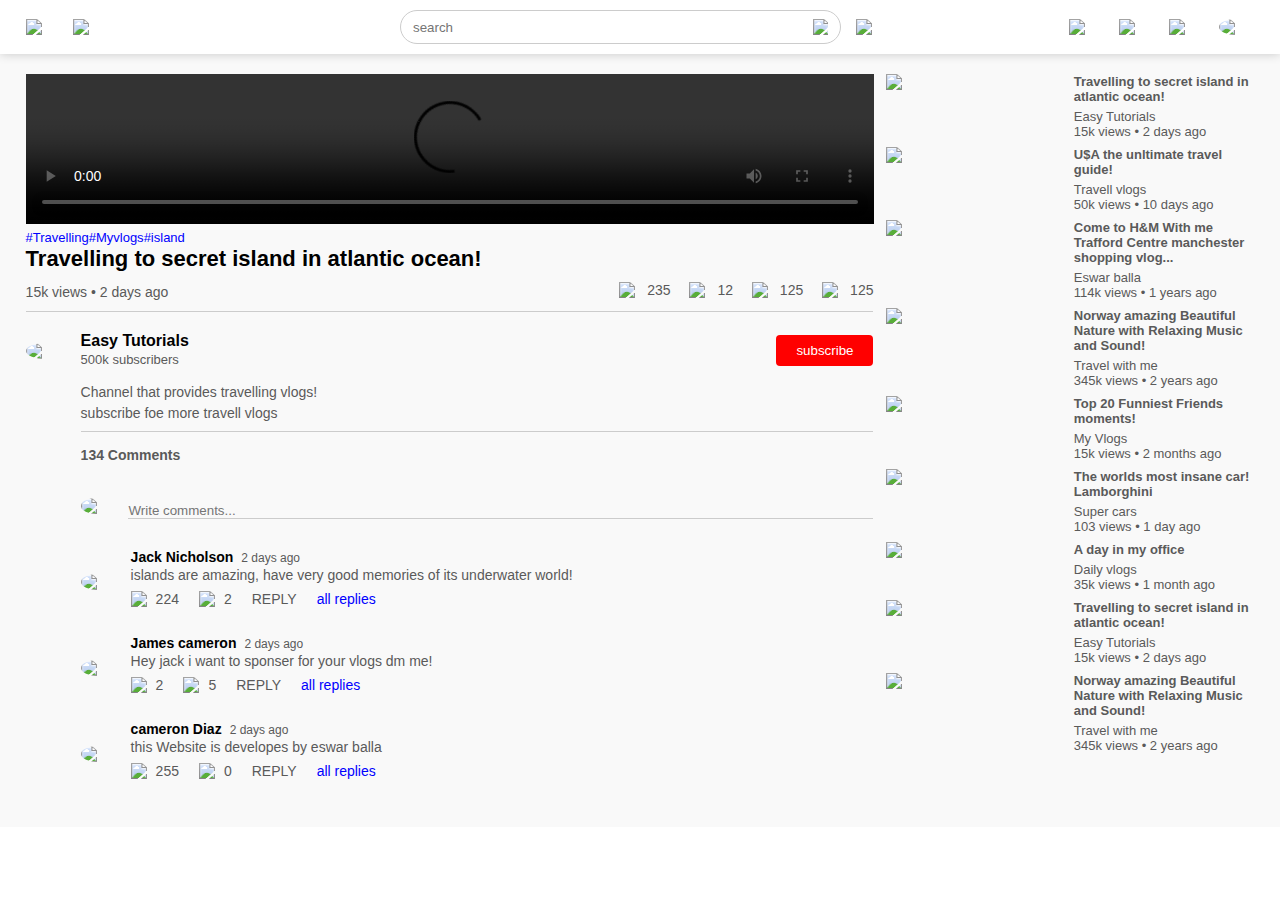
==== videoplay.html @ d876611f "Add files via upload" ====
<!DOCTYPE html>
<html lang="en">
<head>
    <meta charset="UTF-8">
    <meta http-equiv="X-UA-Compatible" content="IE=edge">
    <meta name="viewport" content="width=device-width, initial-scale=1.0">
    <title>Video player-vidtube</title>
    <link rel="stylesheet" href="css/dwstyle.css">
</head>
<body>
    <nav class="flex-div">
        <div class="nav-left flex-div">
            <img src="pictures/menu.png" class="menu-icon">
            <img src="pictures/logo2.png" class="logo">
        </div>
        <div class="nav-middle flex-div">
            <div class="search-box flex-div">
                <input type="text" placeholder="search">
                <img src="pictures/search.png">
            </div>
            <img src="pictures/voice-search.png" class="mic-iocn">

        </div>
        <div class="nav-right flex-div">
            <img src="pictures/upload.png">
            <img src="pictures/more.png">
            <img src="pictures/notification.png">
            <img src="pictures/jack.png" class="user-icon">
        </div>
    </nav>
    <div class="container play-container">
        <div class="row">
            <div class="play-video">
                <video controls autoplay>
                    <source src="pictures/video.mp4" type="video/mp4">
                </video>
                <div class="tags">
                    <a href="">#Travelling</a><a href="">#Myvlogs</a><a href="">#island</a>
                </div>
                <h3>Travelling to secret island in atlantic ocean!</h3>
                <div class="play-video-info">
                <p>15k views &bull; 2 days ago</p>
                <div>
                    <a href=""><img src="pictures/like.png">235</a>
                    <a href=""><img src="pictures/dislike.png">12</a>
                    <a href=""><img src="pictures/share.png">125</a>
                    <a href=""><img src="pictures/save.png">125</a>
                </div>
                </div>
                <hr>
                <div class="plublisher">
                    <img src="pictures/jack.png">
                    <div>
                        <p>Easy Tutorials</p>
                        <span>500k subscribers</span>
                    </div>
                    <button type="button">subscribe</button>
                </div>
                <div class="vid-description">
                    <p>Channel that provides travelling vlogs!</p>
                        <p>subscribe foe more travell vlogs</p>
                        <hr>
                        <h4>134 Comments</h4>
                        <div class="add-comment">
                            <img src="pictures/jack.png">
                            <input type="text"  placeholder="Write comments...">
                        </div>
                        <div class="old-comment">
                            <img src="pictures/jack.png">
                            <div>
                                <h3>Jack Nicholson<span>2 days ago</span></h3>
                                <p>islands are amazing, have very good memories of its underwater world!</p>
                                <div class="acomment-action">
                                    <img src="pictures/like.png">
                                    <span>224</span>
                                    <img src="pictures/dislike.png">
                                    <span>2</span>
                                    <span>REPLY</span>
                                    <a href="">all replies</a>
                                </div>
                            </div>
                        </div>
                        <div class="old-comment">
                            <img src="pictures/tom.png">
                            <div>
                                <h3>James cameron<span>2 days ago</span></h3>
                                <p>Hey jack i want to sponser for your vlogs dm me!</p>
                                <div class="acomment-action">
                                    <img src="pictures/like.png">
                                    <span>2</span>
                                    <img src="pictures/dislike.png">
                                    <span>5</span>
                                    <span>REPLY</span>
                                    <a href="">all replies</a>
                                </div>
                            </div>
                        </div>
                        <div class="old-comment">
                            <img src="pictures/cameron.png">
                            <div>
                                <h3>cameron Diaz<span>2 days ago</span></h3>
                                <p>this Website is developes by eswar balla</p>
                                <div class="acomment-action">
                                    <img src="pictures/like.png">
                                    <span>255</span>
                                    <img src="pictures/dislike.png">
                                    <span>0</span>
                                    <span>REPLY</span>
                                    <a href="">all replies</a>
                                </div>
                            </div>
                        </div>
                        


                </div>
            </div>
            <div class="rightside">
                <div class="side-video-list">
                    <a href="" class="small-thumbnail"><img src="pictures/thumbnail1.png"></a>                    
                    <div class="vid-info">
                        <a href="">Travelling to secret island in atlantic ocean!</a>
                        <p>Easy Tutorials</p>
                        <p>15k views &bull; 2 days ago</p>
                    </div>
                </div>
                <div class="side-video-list">
                    <a href="" class="small-thumbnail"><img src="pictures/thumbnail2.png"></a>                    
                    <div class="vid-info">
                        <a href="">U$A the unltimate travel guide!</a>
                        <p>Travell vlogs</p>
                        <p>50k views &bull; 10 days ago</p>
                    </div>
                </div>
                <div class="side-video-list">
                    <a href="" class="small-thumbnail"><img src="pictures/thumbnail3.png"></a>                    
                    <div class="vid-info">
                        <a href="">Come to H&M With me Trafford Centre manchester shopping vlog... </a>
                        <p>Eswar balla</p>
                        <p>114k views &bull; 1 years ago</p>
                    </div>
                </div>
                <div class="side-video-list">
                    <a href="" class="small-thumbnail"><img src="pictures/thumbnail4.png"></a>                    
                    <div class="vid-info">
                        <a href="">Norway amazing Beautiful Nature with Relaxing Music and Sound!</a>
                        <p>Travel with me</p>
                        <p>345k views &bull; 2 years ago</p>
                    </div>
                </div>
                <div class="side-video-list">
                    <a href="" class="small-thumbnail"><img src="pictures/thumbnail5.png"></a>                    
                    <div class="vid-info">
                        <a href="">Top 20 Funniest Friends moments!</a>
                        <p>My Vlogs</p>
                        <p>15k views &bull; 2 months ago</p>
                    </div>
                </div>
                <div class="side-video-list">
                    <a href="" class="small-thumbnail"><img src="pictures/thumbnail6.png"></a>                    
                    <div class="vid-info">
                        <a href="">The worlds most insane car! Lamborghini</a>
                        <p>Super cars</p>
                        <p>103 views &bull; 1 day ago</p>
                    </div>
                </div>
                <div class="side-video-list">
                    <a href="" class="small-thumbnail"><img src="pictures/thumbnail7.png"></a>                    
                    <div class="vid-info">
                        <a href="">A day in my office</a>
                        <p>Daily vlogs</p>
                        <p>35k views &bull; 1 month ago</p>
                    </div>
                </div>
                <div class="side-video-list">
                    <a href="" class="small-thumbnail"><img src="pictures/thumbnail8.png"></a>                    
                    <div class="vid-info">
                        <a href="">Travelling to secret island in atlantic ocean!</a>
                        <p>Easy Tutorials</p>
                        <p>15k views &bull; 2 days ago</p>
                    </div>
                </div>
                <div class="side-video-list">
                    <a href="" class="small-thumbnail"><img src="pictures/thumbnail4.png"></a>                    
                    <div class="vid-info">
                        <a href="">Norway amazing Beautiful Nature with Relaxing Music and Sound!</a>
                        <p>Travel with me</p>
                        <p>345k views &bull; 2 years ago</p>
                    </div>
                </div>




            </div>
        </div>
    </div>







</body>
</html>
---- css/dwstyle.css ----
*{
    margin: 0;
    padding: 0;
    font-family: 'poppins',sans-serif;
    box-sizing: border-box;
}
a{
    text-decoration: none;
    color: #5a5a5a;
}
img{
    cursor: pointer;
}
.flex-div{
    display: flex;
    align-items: center;
}
nav{
    padding: 10px 2%;
    justify-content: space-between;
    box-shadow: 0 0 10px rgba(0,0,0,0.2);
    background-color: #fff;
    position: sticky;
    top: 0;
    z-index: 10;
}
.nav-right img{
    width: 25px;
    margin-right: 25px;

}
.nav-right .user-icon{
    width:35px;
    border-radius: 50%;
    margin-right: 0;
}
.nav-left .menu-icon{
    width: 22px;
    margin-right: 25px;

}
.nav-left .logo{
    width: 130px;
}
.nav-middle .mic-iocn{
    width: 16px;
}
.nav-middle .search-box{
    border: 1px solid #ccc;
    margin-right: 15px;
    padding: 8px 12px;
    border-radius: 25px;
}
.nav-middle .search-box input{
    width: 400px;
    border: 0;
    outline: 0;
    background: transparent;
}
.nav-middle .search-box img{
    width: 15px;
}
.sidebar{
    background: #fff;
    width: 15px;
    height: 100vh;
    position: fixed;
    top: 0;
    padding-left: 2%;
    padding-top: 80px;
}
.shortcut-links a img{
width: 20px;
margin-right: 20px;
}
.shortcut-links a{
    display: flex;
    align-items: center;
    margin-bottom: 20px;
    width: fit-content;
    flex-wrap: wrap;
    font-size: small;
}
.shortcut-links a:first-child{
    color: #ed3833;

}
.sidebar hr{
    border: 0;
    height: 1px;
    background: #ccc;
    width: 85%;
}
.subscribed-list h3{
    font-size: 13px;
    margin: 20px 0;
    color: #5a5a5a;
}
.subscribed-list a{
    display: flex;
    align-items: center;
    margin-bottom: 20px;
    width: fit-content;
    flex-wrap: wrap;
    font-size: small;
}
.subscribed-list a img{
    width: 25px;
    border-radius: 50%;
    margin-right: 20px;
}
.small-sidebar{
    width: 5%;
}
.small-sidebar a p{
    display: none;
}
.small-sidebar h3{
    display: none;
}
.small-sidebar hr{
    width: 50%;
    margin-bottom: 25px;
}
.container{
    background: #f9f9f9;
    padding-left: 17%;
    padding-right: 2%;
    padding-top: 20px;
    padding-bottom: 20px;
}
.large-container{
    padding-left: 7%;
}
.banner{
    width: 100%;

}
.banner img{

width: 100%;
height: 20%;
border-radius: 8px;

}
.list-container{
    display: grid;
    grid-template-columns: repeat(auto-fit, minmax(250px, 1fr));
    grid-column-gap: 16px;
    grid-row-gap: 30px;
    margin-top: 15px;
}
.vid-list .thumbnail{
    width: 100%;
    border-radius: 5px;
}
.vid-list .flex-div{
    align-items: flex-start;
    margin-top: 7px;
}
.vid-list .flex-div img{
    width: 35px;
    margin-right: 10px;
    border-radius: 50%;
}
.vid-info{
    color: #5a5a5a;
    font-size: 13px;
}
.vid-info a{
    colour: #000;
    font-weight: 600;
    display: block;
    margin-bottom: 5px;
}
@media (max-width: 900px){
    .menu-icon{
        display: none;
    }
    .sidebar{
        display: none;
    }
    .container, .large-container{

    padding-left: 5%;
    padding-right: 5%;
    }
    .nav-right img{
        display: none;
    }
    .nav-right .user-icon{
        display: block;
        width: 30px;
    }
    .nav-middle .search-box input{
        width: 100px;
    }
    .nav-middle .mic-iocn{
        display: none;
    }
    .logo{
        width: 90px;
    }

}
.play-container{
    padding-left: 2%;
}
.row{
    display: flex;
    justify-content: space-between;
    flex-wrap: wrap;
}
.play-video{
    flex-basis: 69%;
}
.rightside{
    flex-basis:30%;
}
.play-video video{
    width: 100%;
}
.side-video-list{
    display: flex;
    justify-content: space-between;
    margin-bottom: 8px;
}
.side-video-list img{
    width: 100%;
}
.side-video-list .small-thumbnail{
    flex-basis:49%;
}
.side-video-list .vid-info{
    flex-basis: 49%;
}
.play-video .tags a{
    color: #0000ff;
    font-size: 13px;
}
.play-video h3{
    font-weight: 600;
    font-size: 22px;
}
.play-video .play-video-info{
    display: flex;
    align-items: center;
    justify-content: space-between;
    flex-wrap: wrap;
    margin-top: 10px;
    font-size: 14px;
    color: #5a5a5a;
}
.play-video .play-video-info a img{
    width: 20px;
    margin-right: 8px;
}
.play-video .play-video-info a{
    display: inline-flex;
    align-items: center;
    margin-left: 15px;
}
.play-video hr{
    border: 0;
    height: 1px;
    background: #ccc;
    margin: 10px 0;

}
.plublisher{
    display: flex;
    align-items: center;
    margin-top: 20px;
}
.plublisher div{
    flex: 1;
    line-height: 18px;
}
.plublisher img{
    width: 40px;
    border-radius:50%;
    margin-right: 15px;
}
.plublisher button{
    background: red;
    color: #fff;
    padding: 8px 20px;
    border: 0;
    outline: 0;
    border-radius: 4px;
    cursor: pointer;
}
.plublisher div p{
    color: #000;
    font-weight: 600;
    font-weight: 18px;
}
.plublisher div span{
    font-size: 13px;
    color: #5a5a5a;
}
.vid-description{
    padding-left: 55px;
    margin: 15px 0;
}
.vid-description p{
    font-size: 14px;
    margin-bottom: 5px;
    color: #5a5a5a;

}
.vid-description h4{
    font-size: 14px;
    color: #5a5a5a;
    margin-top: 15px;
}
.add-comment{
    display: flex;
    align-items: center;
    margin: 30px 0;
}
.add-comment img{
    width: 35px;
    border-radius: 50%;
    margin-right: 15px;
}
.add-comment input{
    border: 0;
    outline: 0;
    border-bottom: 1px solid #ccc;
    width: 100%;
    padding-top: 10px;
    background: transparent;
}
.old-comment{
    display: flex;
    align-items: center;
    margin: 20px 0;

}
.old-comment img{
    width: 35px;
    border-radius: 50%;
    margin-right: 15px;
}
.old-comment h3{
    font-size: 14px;
    margin-bottom: 2px;
}
.old-comment h3 span{
    font-size: 12px;
    color: #5a5a5a;
    font-weight: 500;
    margin-left: 8px;
}
.old-comment .acomment-action{
    display: flex;
    align-items: center;
    margin: 8px 0;
    font-size: 14px;
    
}
.old-comment .acomment-action img{
    border-radius: 0;
    width: 20px;
    margin-right: 5px;
}
.old-comment .acomment-action span{
    margin-right: 20px;
    color: #5a5a5a;
}
.old-comment .acomment-action a{
    color:#0000ff
}
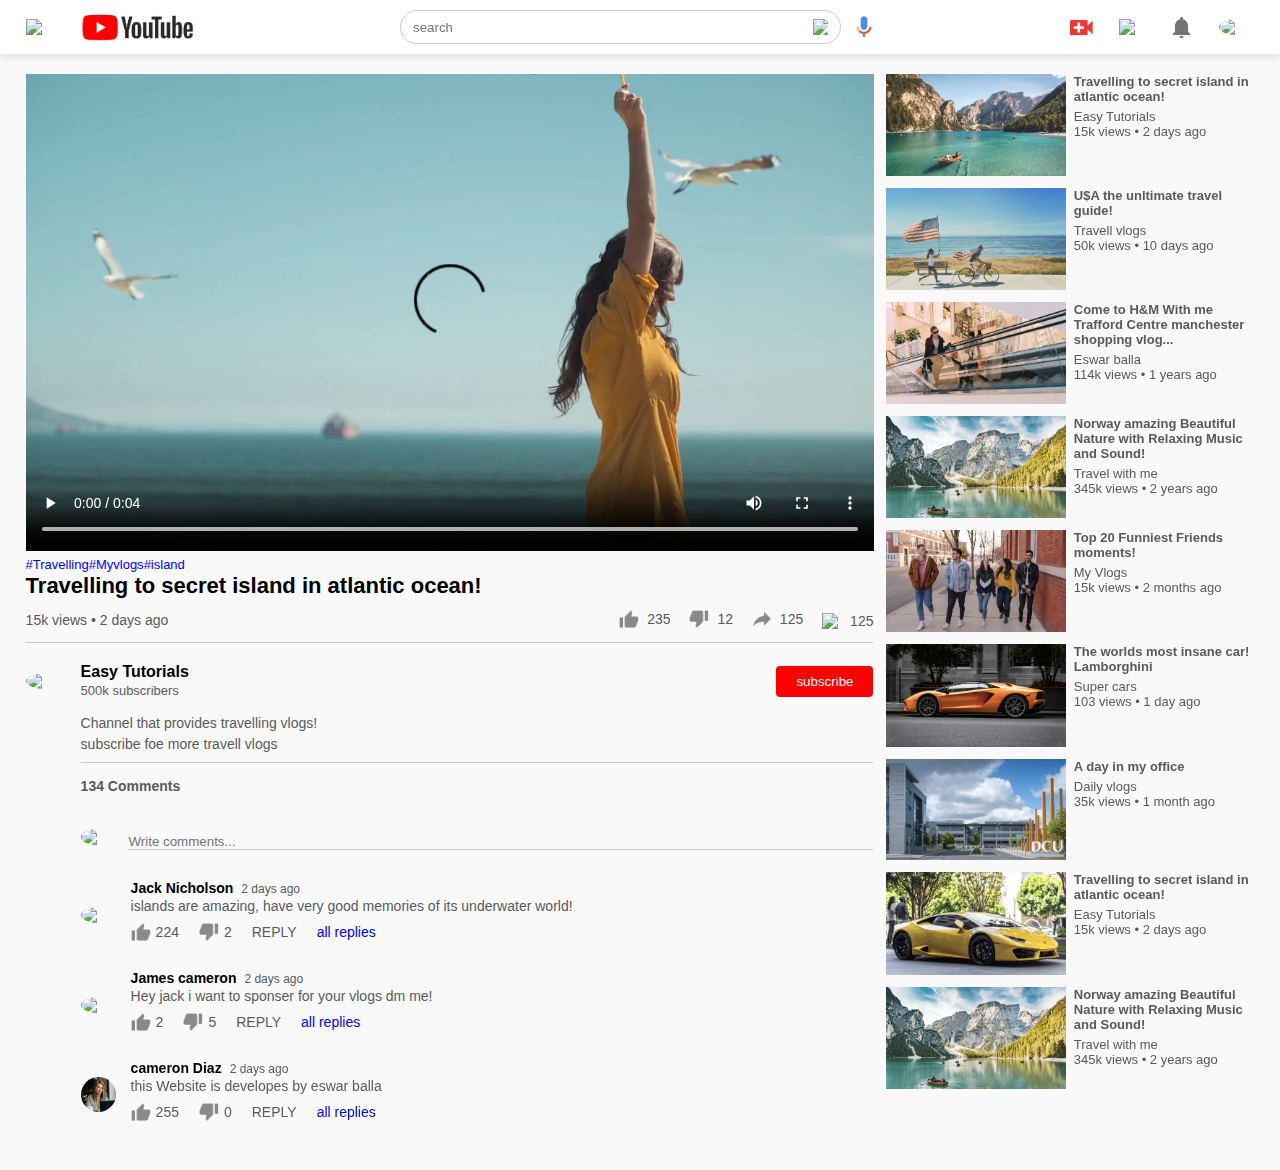
==== commit 422eaee9: "Update videoplay.html" ====
--- a/videoplay.html
+++ b/videoplay.html
@@ -10,29 +10,29 @@
 <body>
     <nav class="flex-div">
         <div class="nav-left flex-div">
-            <img src="pictures/menu.png" class="menu-icon">
-            <img src="pictures/logo2.png" class="logo">
+            <img src="/menu.png" class="menu-icon">
+            <img src="/logo2.png" class="logo">
         </div>
         <div class="nav-middle flex-div">
             <div class="search-box flex-div">
                 <input type="text" placeholder="search">
-                <img src="pictures/search.png">
+                <img src="/search.png">
             </div>
-            <img src="pictures/voice-search.png" class="mic-iocn">
+            <img src="/voice-search.png" class="mic-iocn">
 
         </div>
         <div class="nav-right flex-div">
-            <img src="pictures/upload.png">
-            <img src="pictures/more.png">
-            <img src="pictures/notification.png">
-            <img src="pictures/jack.png" class="user-icon">
+            <img src="/upload.png">
+            <img src="/more.png">
+            <img src="/notification.png">
+            <img src="/jack.png" class="user-icon">
         </div>
     </nav>
     <div class="container play-container">
         <div class="row">
             <div class="play-video">
                 <video controls autoplay>
-                    <source src="pictures/video.mp4" type="video/mp4">
+                    <source src="/video.mp4" type="video/mp4">
                 </video>
                 <div class="tags">
                     <a href="">#Travelling</a><a href="">#Myvlogs</a><a href="">#island</a>
@@ -41,15 +41,15 @@
                 <div class="play-video-info">
                 <p>15k views &bull; 2 days ago</p>
                 <div>
-                    <a href=""><img src="pictures/like.png">235</a>
-                    <a href=""><img src="pictures/dislike.png">12</a>
-                    <a href=""><img src="pictures/share.png">125</a>
-                    <a href=""><img src="pictures/save.png">125</a>
+                    <a href=""><img src="/like.png">235</a>
+                    <a href=""><img src="/dislike.png">12</a>
+                    <a href=""><img src="/share.png">125</a>
+                    <a href=""><img src="/save.png">125</a>
                 </div>
                 </div>
                 <hr>
                 <div class="plublisher">
-                    <img src="pictures/jack.png">
+                    <img src="/jack.png">
                     <div>
                         <p>Easy Tutorials</p>
                         <span>500k subscribers</span>
@@ -62,18 +62,18 @@
                         <hr>
                         <h4>134 Comments</h4>
                         <div class="add-comment">
-                            <img src="pictures/jack.png">
+                            <img src="/jack.png">
                             <input type="text"  placeholder="Write comments...">
                         </div>
                         <div class="old-comment">
-                            <img src="pictures/jack.png">
+                            <img src="/jack.png">
                             <div>
                                 <h3>Jack Nicholson<span>2 days ago</span></h3>
                                 <p>islands are amazing, have very good memories of its underwater world!</p>
                                 <div class="acomment-action">
-                                    <img src="pictures/like.png">
+                                    <img src="/like.png">
                                     <span>224</span>
-                                    <img src="pictures/dislike.png">
+                                    <img src="/dislike.png">
                                     <span>2</span>
                                     <span>REPLY</span>
                                     <a href="">all replies</a>
@@ -81,14 +81,14 @@
                             </div>
                         </div>
                         <div class="old-comment">
-                            <img src="pictures/tom.png">
+                            <img src="/tom.png">
                             <div>
                                 <h3>James cameron<span>2 days ago</span></h3>
                                 <p>Hey jack i want to sponser for your vlogs dm me!</p>
                                 <div class="acomment-action">
-                                    <img src="pictures/like.png">
+                                    <img src="/like.png">
                                     <span>2</span>
-                                    <img src="pictures/dislike.png">
+                                    <img src="/dislike.png">
                                     <span>5</span>
                                     <span>REPLY</span>
                                     <a href="">all replies</a>
@@ -96,14 +96,14 @@
                             </div>
                         </div>
                         <div class="old-comment">
-                            <img src="pictures/cameron.png">
+                            <img src="/cameron.png">
                             <div>
                                 <h3>cameron Diaz<span>2 days ago</span></h3>
                                 <p>this Website is developes by eswar balla</p>
                                 <div class="acomment-action">
-                                    <img src="pictures/like.png">
+                                    <img src="/like.png">
                                     <span>255</span>
-                                    <img src="pictures/dislike.png">
+                                    <img src="/dislike.png">
                                     <span>0</span>
                                     <span>REPLY</span>
                                     <a href="">all replies</a>
@@ -117,7 +117,7 @@
             </div>
             <div class="rightside">
                 <div class="side-video-list">
-                    <a href="" class="small-thumbnail"><img src="pictures/thumbnail1.png"></a>                    
+                    <a href="" class="small-thumbnail"><img src="/thumbnail1.png"></a>                    
                     <div class="vid-info">
                         <a href="">Travelling to secret island in atlantic ocean!</a>
                         <p>Easy Tutorials</p>
@@ -125,7 +125,7 @@
                     </div>
                 </div>
                 <div class="side-video-list">
-                    <a href="" class="small-thumbnail"><img src="pictures/thumbnail2.png"></a>                    
+                    <a href="" class="small-thumbnail"><img src="/thumbnail2.png"></a>                    
                     <div class="vid-info">
                         <a href="">U$A the unltimate travel guide!</a>
                         <p>Travell vlogs</p>
@@ -133,7 +133,7 @@
                     </div>
                 </div>
                 <div class="side-video-list">
-                    <a href="" class="small-thumbnail"><img src="pictures/thumbnail3.png"></a>                    
+                    <a href="" class="small-thumbnail"><img src="/thumbnail3.png"></a>                    
                     <div class="vid-info">
                         <a href="">Come to H&M With me Trafford Centre manchester shopping vlog... </a>
                         <p>Eswar balla</p>
@@ -141,7 +141,7 @@
                     </div>
                 </div>
                 <div class="side-video-list">
-                    <a href="" class="small-thumbnail"><img src="pictures/thumbnail4.png"></a>                    
+                    <a href="" class="small-thumbnail"><img src="/thumbnail4.png"></a>                    
                     <div class="vid-info">
                         <a href="">Norway amazing Beautiful Nature with Relaxing Music and Sound!</a>
                         <p>Travel with me</p>
@@ -149,7 +149,7 @@
                     </div>
                 </div>
                 <div class="side-video-list">
-                    <a href="" class="small-thumbnail"><img src="pictures/thumbnail5.png"></a>                    
+                    <a href="" class="small-thumbnail"><img src="/thumbnail5.png"></a>                    
                     <div class="vid-info">
                         <a href="">Top 20 Funniest Friends moments!</a>
                         <p>My Vlogs</p>
@@ -157,7 +157,7 @@
                     </div>
                 </div>
                 <div class="side-video-list">
-                    <a href="" class="small-thumbnail"><img src="pictures/thumbnail6.png"></a>                    
+                    <a href="" class="small-thumbnail"><img src="/thumbnail6.png"></a>                    
                     <div class="vid-info">
                         <a href="">The worlds most insane car! Lamborghini</a>
                         <p>Super cars</p>
@@ -165,7 +165,7 @@
                     </div>
                 </div>
                 <div class="side-video-list">
-                    <a href="" class="small-thumbnail"><img src="pictures/thumbnail7.png"></a>                    
+                    <a href="" class="small-thumbnail"><img src="/thumbnail7.png"></a>                    
                     <div class="vid-info">
                         <a href="">A day in my office</a>
                         <p>Daily vlogs</p>
@@ -173,7 +173,7 @@
                     </div>
                 </div>
                 <div class="side-video-list">
-                    <a href="" class="small-thumbnail"><img src="pictures/thumbnail8.png"></a>                    
+                    <a href="" class="small-thumbnail"><img src="/thumbnail8.png"></a>                    
                     <div class="vid-info">
                         <a href="">Travelling to secret island in atlantic ocean!</a>
                         <p>Easy Tutorials</p>
@@ -181,7 +181,7 @@
                     </div>
                 </div>
                 <div class="side-video-list">
-                    <a href="" class="small-thumbnail"><img src="pictures/thumbnail4.png"></a>                    
+                    <a href="" class="small-thumbnail"><img src="/thumbnail4.png"></a>                    
                     <div class="vid-info">
                         <a href="">Norway amazing Beautiful Nature with Relaxing Music and Sound!</a>
                         <p>Travel with me</p>
@@ -203,4 +203,4 @@
 
 
 </body>
-</html>+</html>
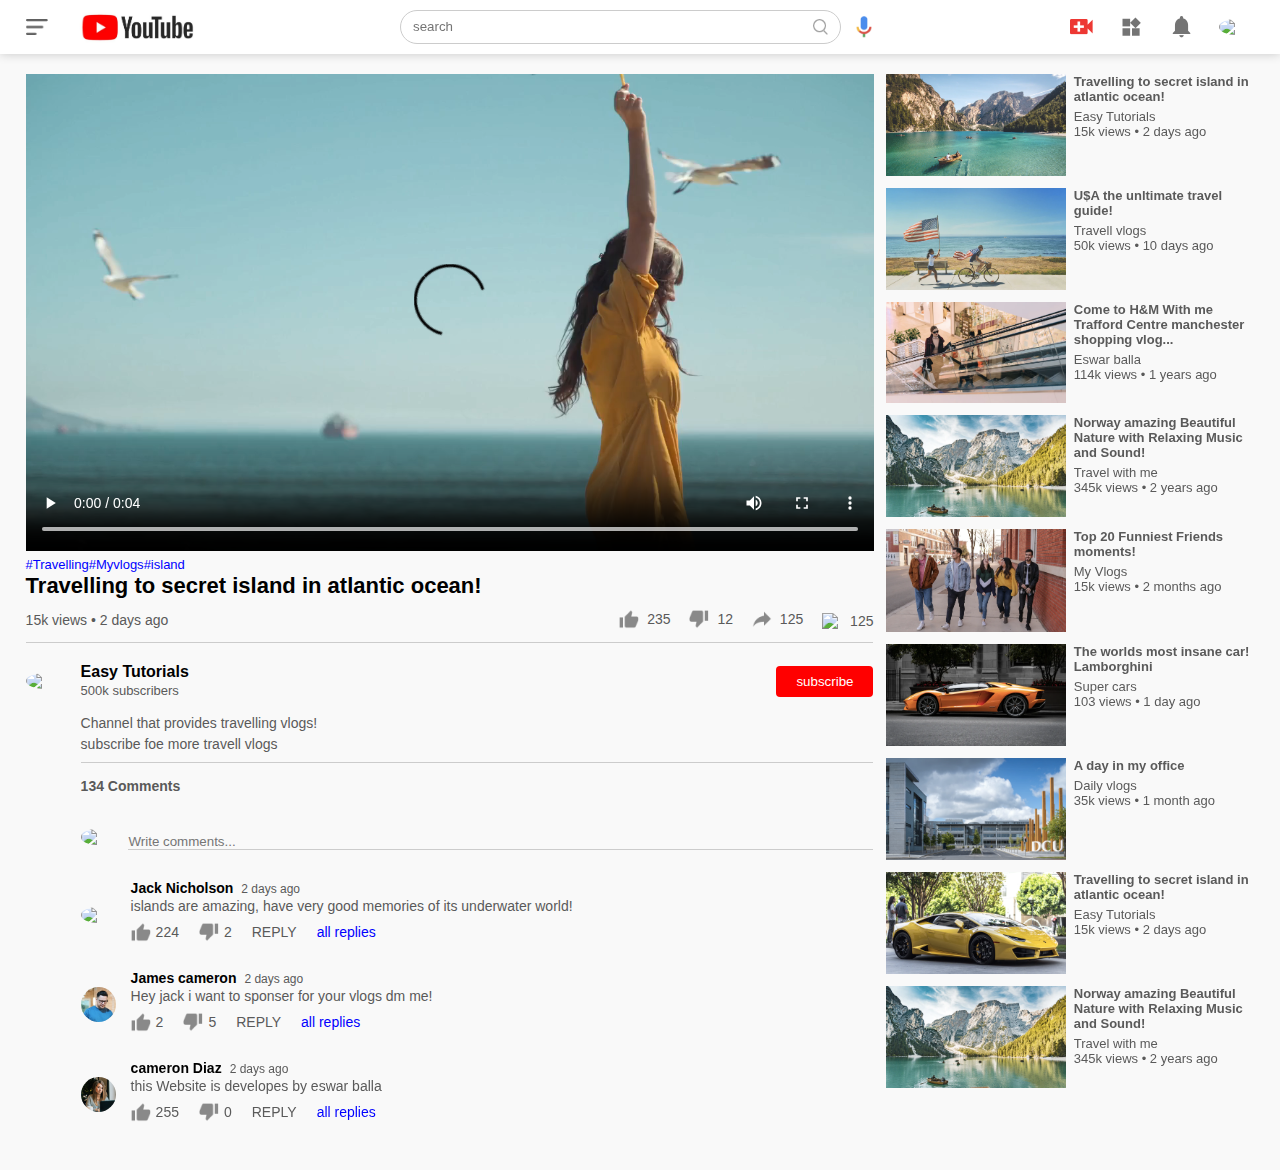
==== commit cd498043: "Update videoplay.html" ====
--- a/videoplay.html
+++ b/videoplay.html
@@ -10,22 +10,22 @@
 <body>
     <nav class="flex-div">
         <div class="nav-left flex-div">
-            <img src="/menu.png" class="menu-icon">
-            <img src="/logo2.png" class="logo">
+            <img src="menu.png" class="menu-icon">
+            <img src="logo2.png" class="logo">
         </div>
         <div class="nav-middle flex-div">
             <div class="search-box flex-div">
                 <input type="text" placeholder="search">
-                <img src="/search.png">
+                <img src="search.png">
             </div>
-            <img src="/voice-search.png" class="mic-iocn">
+            <img src="voice-search.png" class="mic-iocn">
 
         </div>
         <div class="nav-right flex-div">
-            <img src="/upload.png">
-            <img src="/more.png">
-            <img src="/notification.png">
-            <img src="/jack.png" class="user-icon">
+            <img src="upload.png">
+            <img src="more.png">
+            <img src="notification.png">
+            <img src="jack.png" class="user-icon">
         </div>
     </nav>
     <div class="container play-container">
@@ -41,15 +41,15 @@
                 <div class="play-video-info">
                 <p>15k views &bull; 2 days ago</p>
                 <div>
-                    <a href=""><img src="/like.png">235</a>
-                    <a href=""><img src="/dislike.png">12</a>
-                    <a href=""><img src="/share.png">125</a>
-                    <a href=""><img src="/save.png">125</a>
+                    <a href=""><img src="like.png">235</a>
+                    <a href=""><img src="dislike.png">12</a>
+                    <a href=""><img src="share.png">125</a>
+                    <a href=""><img src="save.png">125</a>
                 </div>
                 </div>
                 <hr>
                 <div class="plublisher">
-                    <img src="/jack.png">
+                    <img src="jack.png">
                     <div>
                         <p>Easy Tutorials</p>
                         <span>500k subscribers</span>
@@ -62,18 +62,18 @@
                         <hr>
                         <h4>134 Comments</h4>
                         <div class="add-comment">
-                            <img src="/jack.png">
+                            <img src="jack.png">
                             <input type="text"  placeholder="Write comments...">
                         </div>
                         <div class="old-comment">
-                            <img src="/jack.png">
+                            <img src="jack.png">
                             <div>
                                 <h3>Jack Nicholson<span>2 days ago</span></h3>
                                 <p>islands are amazing, have very good memories of its underwater world!</p>
                                 <div class="acomment-action">
-                                    <img src="/like.png">
+                                    <img src="like.png">
                                     <span>224</span>
-                                    <img src="/dislike.png">
+                                    <img src="dislike.png">
                                     <span>2</span>
                                     <span>REPLY</span>
                                     <a href="">all replies</a>
@@ -81,14 +81,14 @@
                             </div>
                         </div>
                         <div class="old-comment">
-                            <img src="/tom.png">
+                            <img src="tom.png">
                             <div>
                                 <h3>James cameron<span>2 days ago</span></h3>
                                 <p>Hey jack i want to sponser for your vlogs dm me!</p>
                                 <div class="acomment-action">
-                                    <img src="/like.png">
+                                    <img src="like.png">
                                     <span>2</span>
-                                    <img src="/dislike.png">
+                                    <img src="dislike.png">
                                     <span>5</span>
                                     <span>REPLY</span>
                                     <a href="">all replies</a>
@@ -96,14 +96,14 @@
                             </div>
                         </div>
                         <div class="old-comment">
-                            <img src="/cameron.png">
+                            <img src="cameron.png">
                             <div>
                                 <h3>cameron Diaz<span>2 days ago</span></h3>
                                 <p>this Website is developes by eswar balla</p>
                                 <div class="acomment-action">
-                                    <img src="/like.png">
+                                    <img src="like.png">
                                     <span>255</span>
-                                    <img src="/dislike.png">
+                                    <img src="dislike.png">
                                     <span>0</span>
                                     <span>REPLY</span>
                                     <a href="">all replies</a>
@@ -117,7 +117,7 @@
             </div>
             <div class="rightside">
                 <div class="side-video-list">
-                    <a href="" class="small-thumbnail"><img src="/thumbnail1.png"></a>                    
+                    <a href="" class="small-thumbnail"><img src="thumbnail1.png"></a>                    
                     <div class="vid-info">
                         <a href="">Travelling to secret island in atlantic ocean!</a>
                         <p>Easy Tutorials</p>
@@ -125,7 +125,7 @@
                     </div>
                 </div>
                 <div class="side-video-list">
-                    <a href="" class="small-thumbnail"><img src="/thumbnail2.png"></a>                    
+                    <a href="" class="small-thumbnail"><img src="thumbnail2.png"></a>                    
                     <div class="vid-info">
                         <a href="">U$A the unltimate travel guide!</a>
                         <p>Travell vlogs</p>
@@ -133,7 +133,7 @@
                     </div>
                 </div>
                 <div class="side-video-list">
-                    <a href="" class="small-thumbnail"><img src="/thumbnail3.png"></a>                    
+                    <a href="" class="small-thumbnail"><img src="thumbnail3.png"></a>                    
                     <div class="vid-info">
                         <a href="">Come to H&M With me Trafford Centre manchester shopping vlog... </a>
                         <p>Eswar balla</p>
@@ -141,7 +141,7 @@
                     </div>
                 </div>
                 <div class="side-video-list">
-                    <a href="" class="small-thumbnail"><img src="/thumbnail4.png"></a>                    
+                    <a href="" class="small-thumbnail"><img src="thumbnail4.png"></a>                    
                     <div class="vid-info">
                         <a href="">Norway amazing Beautiful Nature with Relaxing Music and Sound!</a>
                         <p>Travel with me</p>
@@ -149,7 +149,7 @@
                     </div>
                 </div>
                 <div class="side-video-list">
-                    <a href="" class="small-thumbnail"><img src="/thumbnail5.png"></a>                    
+                    <a href="" class="small-thumbnail"><img src="thumbnail5.png"></a>                    
                     <div class="vid-info">
                         <a href="">Top 20 Funniest Friends moments!</a>
                         <p>My Vlogs</p>
@@ -157,7 +157,7 @@
                     </div>
                 </div>
                 <div class="side-video-list">
-                    <a href="" class="small-thumbnail"><img src="/thumbnail6.png"></a>                    
+                    <a href="" class="small-thumbnail"><img src="thumbnail6.png"></a>                    
                     <div class="vid-info">
                         <a href="">The worlds most insane car! Lamborghini</a>
                         <p>Super cars</p>
@@ -165,7 +165,7 @@
                     </div>
                 </div>
                 <div class="side-video-list">
-                    <a href="" class="small-thumbnail"><img src="/thumbnail7.png"></a>                    
+                    <a href="" class="small-thumbnail"><img src="thumbnail7.png"></a>                    
                     <div class="vid-info">
                         <a href="">A day in my office</a>
                         <p>Daily vlogs</p>
@@ -173,7 +173,7 @@
                     </div>
                 </div>
                 <div class="side-video-list">
-                    <a href="" class="small-thumbnail"><img src="/thumbnail8.png"></a>                    
+                    <a href="" class="small-thumbnail"><img src="thumbnail8.png"></a>                    
                     <div class="vid-info">
                         <a href="">Travelling to secret island in atlantic ocean!</a>
                         <p>Easy Tutorials</p>
@@ -181,7 +181,7 @@
                     </div>
                 </div>
                 <div class="side-video-list">
-                    <a href="" class="small-thumbnail"><img src="/thumbnail4.png"></a>                    
+                    <a href="" class="small-thumbnail"><img src="thumbnail4.png"></a>                    
                     <div class="vid-info">
                         <a href="">Norway amazing Beautiful Nature with Relaxing Music and Sound!</a>
                         <p>Travel with me</p>
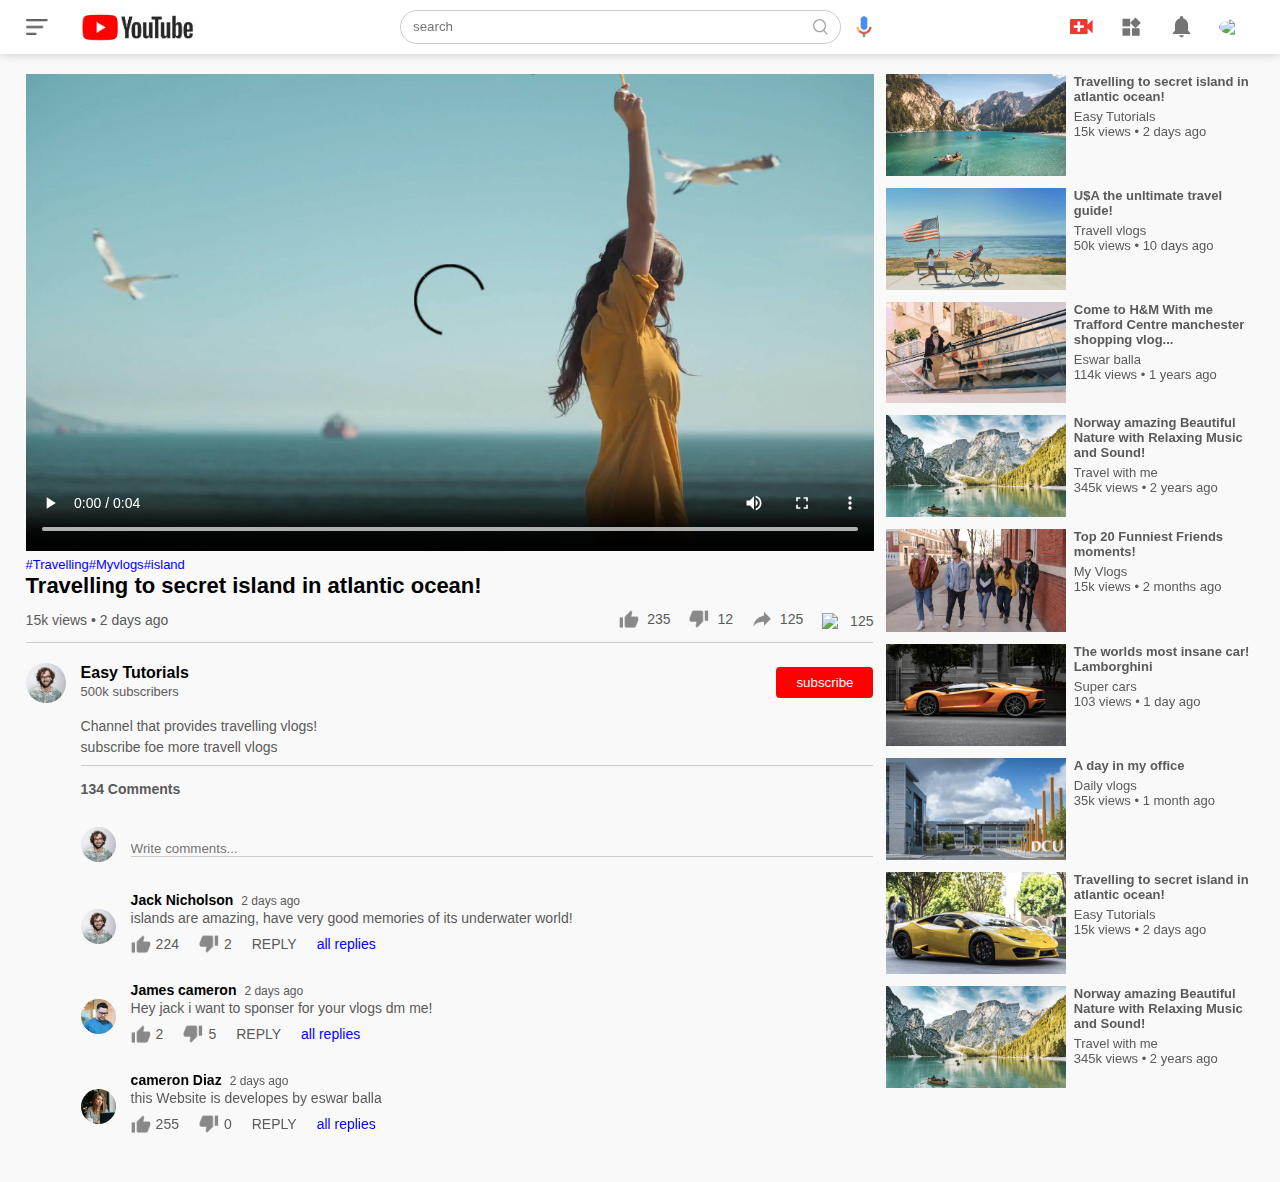
==== commit 449883fd: "Update videoplay.html" ====
--- a/videoplay.html
+++ b/videoplay.html
@@ -32,7 +32,7 @@
         <div class="row">
             <div class="play-video">
                 <video controls autoplay>
-                    <source src="/video.mp4" type="video/mp4">
+                    <source src="video.mp4" type="video/mp4">
                 </video>
                 <div class="tags">
                     <a href="">#Travelling</a><a href="">#Myvlogs</a><a href="">#island</a>
@@ -49,7 +49,7 @@
                 </div>
                 <hr>
                 <div class="plublisher">
-                    <img src="jack.png">
+                    <img src="Jack.png">
                     <div>
                         <p>Easy Tutorials</p>
                         <span>500k subscribers</span>
@@ -62,11 +62,11 @@
                         <hr>
                         <h4>134 Comments</h4>
                         <div class="add-comment">
-                            <img src="jack.png">
+                            <img src="Jack.png">
                             <input type="text"  placeholder="Write comments...">
                         </div>
                         <div class="old-comment">
-                            <img src="jack.png">
+                            <img src="Jack.png">
                             <div>
                                 <h3>Jack Nicholson<span>2 days ago</span></h3>
                                 <p>islands are amazing, have very good memories of its underwater world!</p>
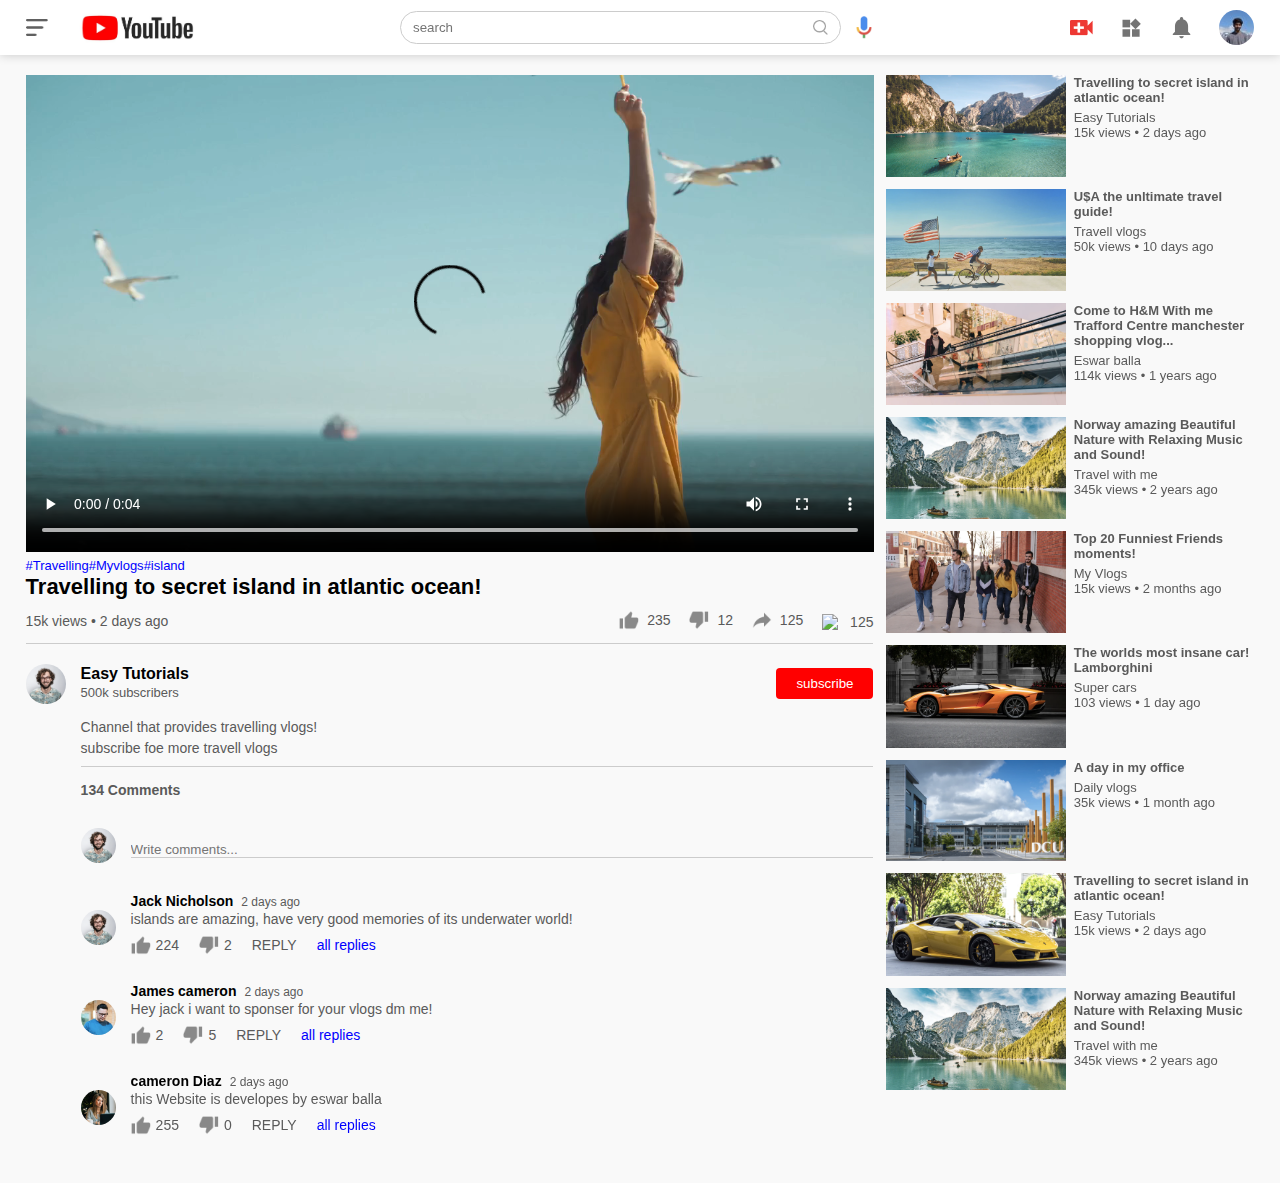
==== commit 35593d35: "Update videoplay.html" ====
--- a/videoplay.html
+++ b/videoplay.html
@@ -25,7 +25,7 @@
             <img src="upload.png">
             <img src="more.png">
             <img src="notification.png">
-            <img src="jack.png" class="user-icon">
+            <img src="jack.jpg" class="user-icon">
         </div>
     </nav>
     <div class="container play-container">
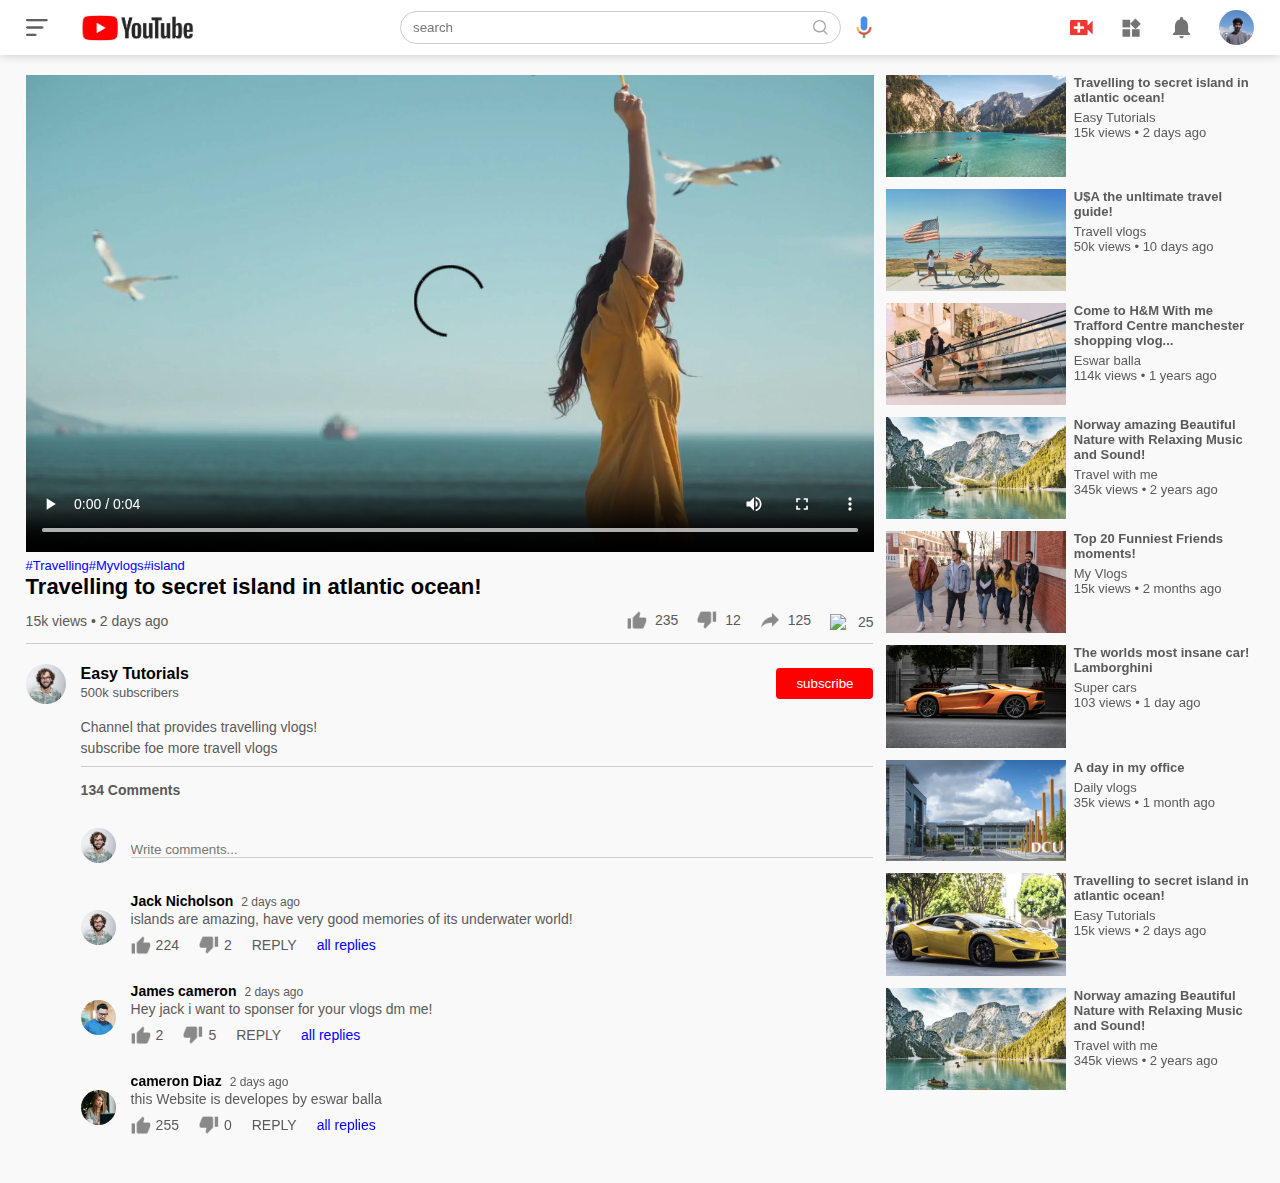
==== commit 803ef9d3: "Update videoplay.html" ====
--- a/videoplay.html
+++ b/videoplay.html
@@ -44,7 +44,7 @@
                     <a href=""><img src="like.png">235</a>
                     <a href=""><img src="dislike.png">12</a>
                     <a href=""><img src="share.png">125</a>
-                    <a href=""><img src="save.png">125</a>
+                    <a href=""><img src="save.png">25</a>
                 </div>
                 </div>
                 <hr>
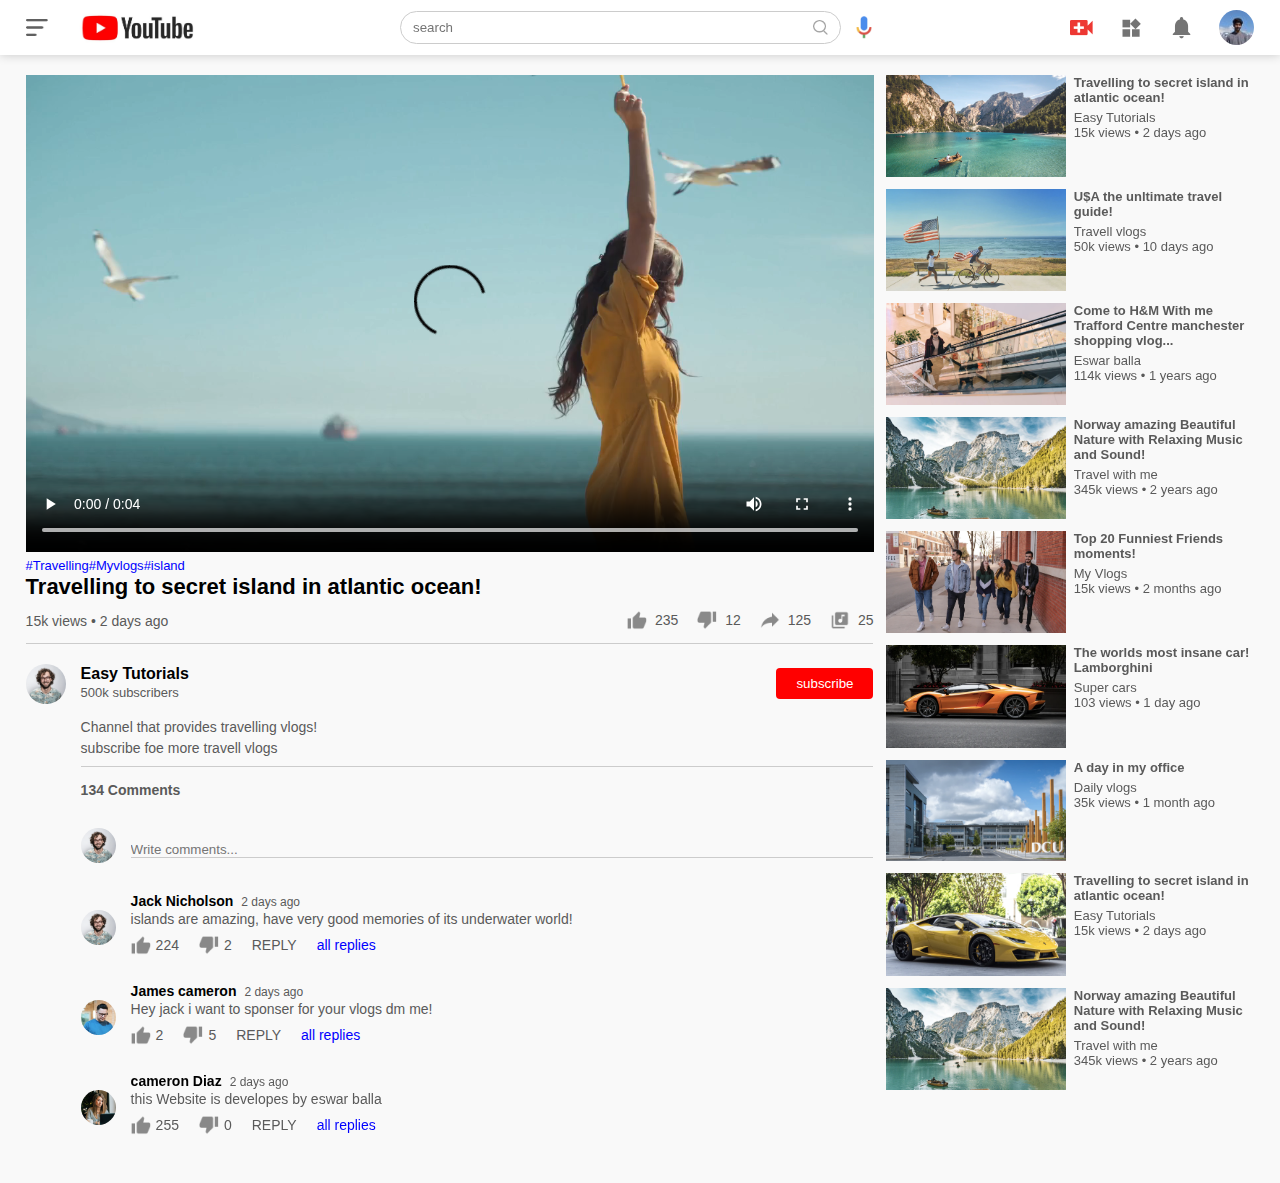
==== commit 2ba88351: "Update videoplay.html" ====
--- a/videoplay.html
+++ b/videoplay.html
@@ -11,7 +11,7 @@
     <nav class="flex-div">
         <div class="nav-left flex-div">
             <img src="menu.png" class="menu-icon">
-            <img src="logo2.png" class="logo">
+            <img src="logo2.png" ref="index.html" class="logo">
         </div>
         <div class="nav-middle flex-div">
             <div class="search-box flex-div">
--- a/css/dwstyle.css
+++ b/css/dwstyle.css
@@ -173,17 +173,27 @@
     display: block;
     margin-bottom: 5px;
 }
-@media (max-width: 900px){
+@media (max-width: 600px){
     .menu-icon{
         display: none;
     }
     .sidebar{
         display: none;
     }
-    .container, .large-container{
+    .container .list-container{
 
     padding-left: 5%;
     padding-right: 5%;
+    }
+    .rightside .side-video-list{
+        padding-left: 5%;
+        padding-right: 5%;
+        width: 450px;
+        flex: auto;
+    }
+    .play-video{
+        width: 150%;
+        flex: auto;
     }
     .nav-right img{
         display: none;
@@ -201,7 +211,6 @@
     .logo{
         width: 90px;
     }
-
 }
 .play-container{
     padding-left: 2%;
@@ -211,22 +220,23 @@
     justify-content: space-between;
     flex-wrap: wrap;
 }
+
+.rightside{
+    flex-basis:30%;
+}
+.play-video video{
+    width: 100%;
+}
+.side-video-list{
+    display: flex;
+    justify-content: space-between;
+    margin-bottom: 8px;
+}
+.side-video-list img{
+    width: 100%;
+}
 .play-video{
     flex-basis: 69%;
-}
-.rightside{
-    flex-basis:30%;
-}
-.play-video video{
-    width: 100%;
-}
-.side-video-list{
-    display: flex;
-    justify-content: space-between;
-    margin-bottom: 8px;
-}
-.side-video-list img{
-    width: 100%;
 }
 .side-video-list .small-thumbnail{
     flex-basis:49%;
@@ -371,4 +381,4 @@
 }
 .old-comment .acomment-action a{
     color:#0000ff
-}+}
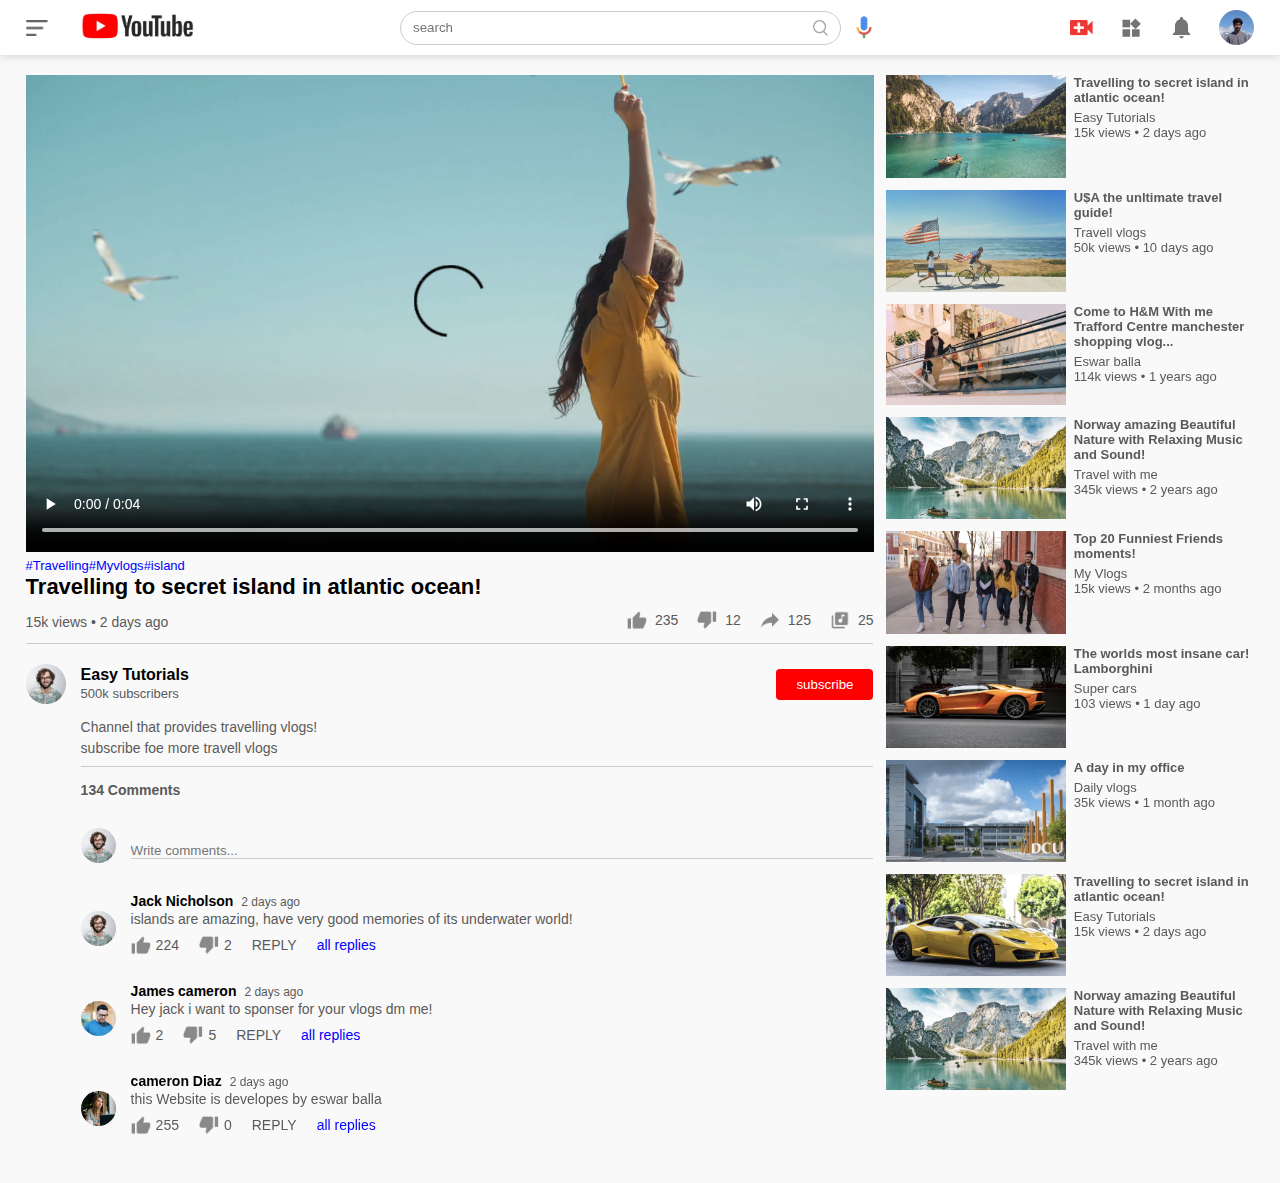
==== commit 443e84aa: "Update videoplay.html" ====
--- a/videoplay.html
+++ b/videoplay.html
@@ -11,7 +11,7 @@
     <nav class="flex-div">
         <div class="nav-left flex-div">
             <img src="menu.png" class="menu-icon">
-            <img src="logo2.png" ref="index.html" class="logo">
+            <a href="index.html"><img src="logo2.png"  class="logo"></a>
         </div>
         <div class="nav-middle flex-div">
             <div class="search-box flex-div">
